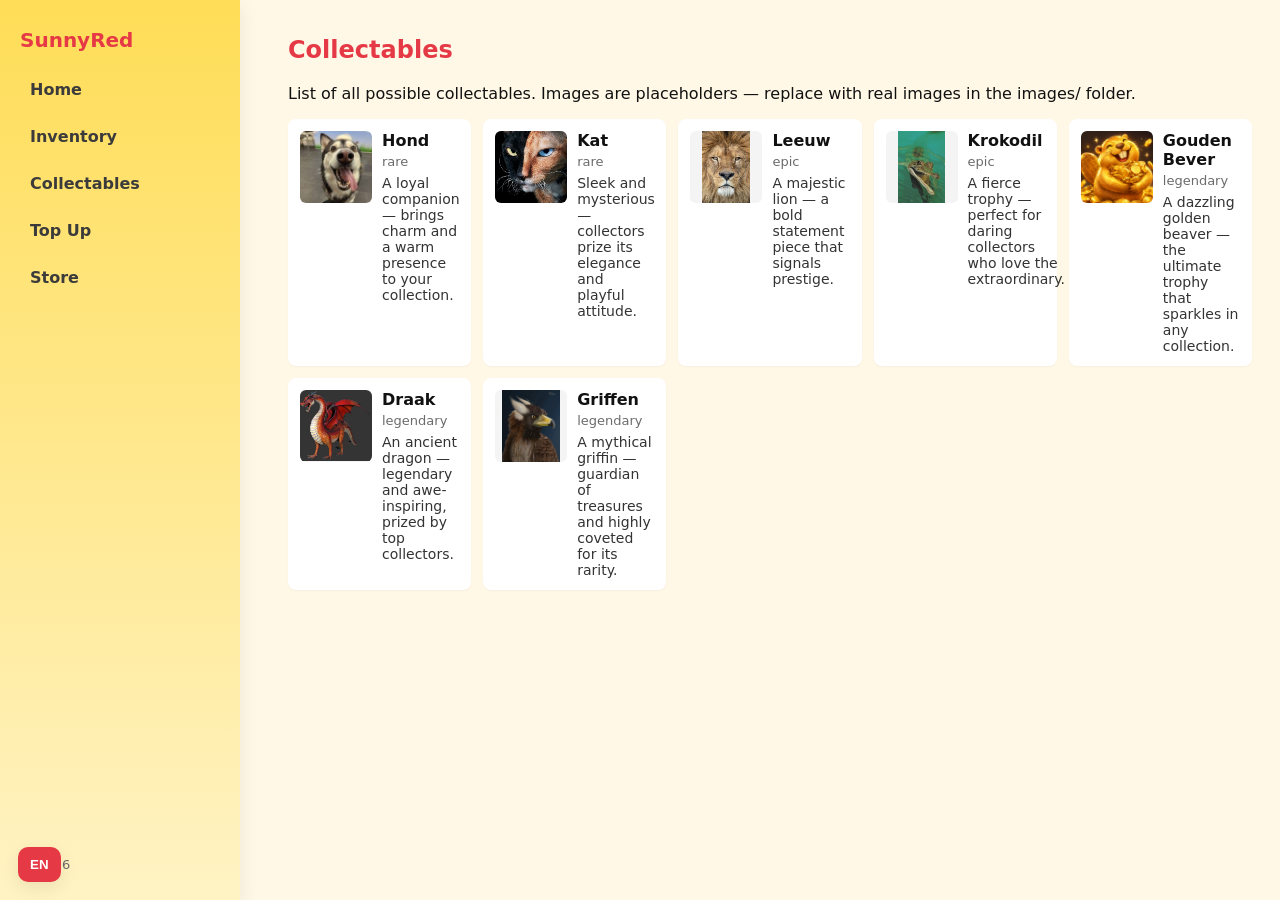
==== collectables.html @ 1e2c886c "sell button collectables page" ====
<!doctype html>
<html lang="en">
  <head>
  <meta charset="utf-8" />
  <meta name="viewport" content="width=device-width, initial-scale=1" />
  <title>Collectables</title>
  <link rel="stylesheet" href="styles.css">
  <link rel="stylesheet" href="collectables.css">
</head>
<body>
  <aside class="sidebar" id="sidebar">
    <div class="brand">SunnyRed</div>
    <nav>
      <a href="home.html" data-i18n="nav.home">Home</a>
      <a href="inventory.html" data-i18n="nav.inventory">Inventory</a>
      <a href="collectables.html">Collectables</a>
      <a href="topup.html" data-i18n="nav.topup">Top Up</a>
      <a href="store.html" data-i18n="nav.store">Store</a>
    </nav>
    <div class="sidebar-footer">© 2026</div>
  </aside>

  <header class="mobile-header">
    <button id="hamburger" aria-label="Open menu">☰</button>
    <div class="brand">SunnyRed</div>
  </header>

  <main class="content">
    <section id="collectables" class="page active">
      <h1 data-i18n="collectables.title">Collectables</h1>
      <p data-i18n="collectables.desc">List of all possible collectables. Images are placeholders — replace with real images in the `images/` folder.</p>
      <div class="collectables-grid" id="collectablesGrid"></div>
    </section>
  </main>

  <button id="langToggle" class="lang-toggle">EN</button>
  <script src="script.js"></script>
</body>
</html>
---- styles.css ----
:root{
  --bg: #fff8e6;
  --accent: #ffdd57;
  --red: #e63946;
  --muted: #6b6b6b;
  --card: #fff;
  --shadow: 0 6px 18px rgba(0,0,0,0.08);
  --radius: 12px;
}
*{box-sizing:border-box}
body{margin:0;font-family:Inter, system-ui, Arial, sans-serif;background:var(--bg);color:#111}

.sidebar{
  position:fixed;left:0;top:0;bottom:0;width:240px;padding:28px 20px;background:linear-gradient(180deg,var(--accent),#fff3c4);box-shadow:var(--shadow);display:flex;flex-direction:column;gap:18px}
.sidebar .brand{font-weight:800;color:var(--red);font-size:20px}
  *{box-sizing:border-box}
.sidebar nav{display:flex;flex-direction:column;gap:8px}
.sidebar a{display:block;padding:10px;border-radius:10px;color:#3b3b3b;text-decoration:none;font-weight:600}
.sidebar a.active, .sidebar a:hover{background:rgba(230,57,70,0.12);color:var(--red)}
.sidebar-footer{margin-top:auto;color:var(--muted);font-size:13px}

.mobile-header{display:none;position:fixed;left:0;right:0;top:0;height:60px;background:linear-gradient(90deg,var(--accent),#fff3b8);align-items:center;padding:0 12px;box-shadow:var(--shadow);z-index:30}
.mobile-header .brand{margin-left:12px;font-weight:800;color:var(--red)}
#hamburger{background:transparent;border:0;font-size:20px}

.content{margin-left:260px;padding:36px 28px;min-height:100vh}
.page{display:none}
.page.active{display:block}
h1{color:var(--red);margin-top:0}

.cards{display:flex;gap:16px;margin-top:18px}
.card{background:var(--card);padding:16px;border-radius:var(--radius);box-shadow:var(--shadow);flex:1}

.inventory-grid{display:grid;grid-template-columns:repeat(4,1fr);gap:16px;margin-top:18px}
.inventory-item{background:linear-gradient(180deg,#fff,#fff7ef);padding:12px;border-radius:10px;box-shadow:var(--shadow);display:flex;flex-direction:column;gap:8px}
.inventory-item h4{margin:0;color:#222}
.inventory-item .price{color:var(--red);font-weight:700}

.topup-form{max-width:360px;display:flex;flex-direction:column;gap:10px}
.topup-form input,.topup-form select{padding:10px;border-radius:10px;border:1px solid #eee}
.btn{background:var(--red);color:#fff;padding:10px;border-radius:10px;border:0;font-weight:700}
.notice{color:var(--muted);font-size:14px}

.coin-box{position:fixed;right:18px;top:18px;background:linear-gradient(180deg,#fff,#fff8e8);padding:10px 14px;border-radius:12px;box-shadow:var(--shadow);z-index:60}
.coin-amount{font-weight:800;color:var(--red)}

/* Key box positioned under the coin box */
.key-box{position:fixed;right:18px;top:72px;background:linear-gradient(180deg,#fff,#fff8f0);padding:8px 12px;border-radius:12px;box-shadow:var(--shadow);z-index:60;display:flex;flex-direction:column;gap:6px;align-items:flex-start}
.key-box .key-label{font-size:13px;color:var(--muted)}
.key-box .key-amount{font-weight:800;color:#0b74a8}
.key-box .btn{padding:6px 10px;font-size:13px}

.wheel-wrap{display:flex;flex-direction:column;align-items:center;gap:10px;margin:18px 0}
.wheel{width:220px;height:220px;border-radius:50%;background:conic-gradient(#ffe9a8 0deg 120deg,#ffd1b0 120deg 240deg,#ffd8d8 240deg 360deg);display:flex;align-items:center;justify-content:center;position:relative;transition:transform 3s cubic-bezier(.2,.9,.2,1)}
.wheel:after{content:'';position:absolute;top:-14px;left:50%;transform:translateX(-50%);width:0;height:0;border-left:10px solid transparent;border-right:10px solid transparent;border-bottom:14px solid var(--red)}
.wheel-center{width:84px;height:84px;border-radius:50%;background:var(--red);color:#fff;display:flex;align-items:center;justify-content:center;font-weight:900}

.reward-popup{position:fixed;right:18px;bottom:18px;background:#fff;padding:12px 16px;border-radius:10px;box-shadow:var(--shadow);border-left:6px solid var(--red);z-index:80;min-width:220px}

.store-grid{display:flex;gap:16px}

.modal[aria-hidden="true"]{display:none}
.modal-panel{background:linear-gradient(180deg,#fff,#fffaf0);padding:20px;border-radius:12px;box-shadow:var(--shadow);width:320px;position:relative}
.modal-close{position:absolute;right:10px;top:6px;border:0;background:transparent;font-size:22px}
.payment-actions{display:flex;gap:8px;margin-top:12px}
.processing{margin-top:8px;color:var(--muted);display:none}
.processing[aria-hidden="false"]{display:block}

.reward-modal{position:fixed;inset:0;display:flex;align-items:center;justify-content:center;background:rgba(0,0,0,0.6);z-index:130}
.reward-modal.hidden{display:none}
.reward-content{background:linear-gradient(135deg,#fff7e6,#fff3f3);padding:26px;border-radius:16px;box-shadow:0 20px 50px rgba(0,0,0,0.35);min-width:360px;max-width:90%;text-align:center;animation:popin .35s ease}
.reward-content h2{margin:0 0 8px 0;color:var(--red);font-size:28px}
.modal-close.big{position:absolute;top:10px;right:14px;background:#fff;border-radius:50%;width:36px;height:36px;display:flex;align-items:center;justify-content:center;box-shadow:var(--shadow)}

@keyframes popin{from{transform:scale(.8);opacity:0}to{transform:scale(1);opacity:1}}
@media (max-width:900px){
  .inventory-grid{grid-template-columns:repeat(3,1fr)}
}
@media (max-width:700px){
  .sidebar.open{transform:translateX(0)}
  .mobile-header{display:flex}
  .content{margin-left:0;padding-top:76px}
  .inventory-grid{grid-template-columns:repeat(2,1fr)}
  .coin-box{right:12px;top:72px}
  .key-box{right:12px;top:128px}
}
.lang-toggle{position:fixed;left:18px;bottom:18px;background:var(--red);color:#fff;border:0;padding:10px 12px;border-radius:10px;box-shadow:var(--shadow);z-index:90;font-weight:700}

@media (max-width:420px){
  .inventory-grid{grid-template-columns:repeat(1,1fr)}
}
---- collectables.css ----
.collectables-grid{ display:grid; grid-template-columns:repeat(auto-fit,minmax(180px,1fr)); gap:12px; }
.collectable-card{ background:var(--panel,#fff); padding:12px; border-radius:8px; box-shadow:0 1px 2px rgba(0,0,0,0.04); display:flex; gap:10px; align-items:flex-start; }
.collectable-card .thumb{ width:72px; height:72px; flex:0 0 72px; border-radius:6px; overflow:hidden; background:#f4f4f4; display:flex; align-items:center; justify-content:center; }
.collectable-card .thumb img{ max-width:100%; max-height:100%; object-fit:cover; }
.collectable-card .info h4{ margin:0 0 4px 0; }
.collectable-card .info .muted{ color:var(--muted); font-size:13px; }
.collectable-card .info .desc{ margin:6px 0 0 0; font-size:14px; color:var(--text,#333); }
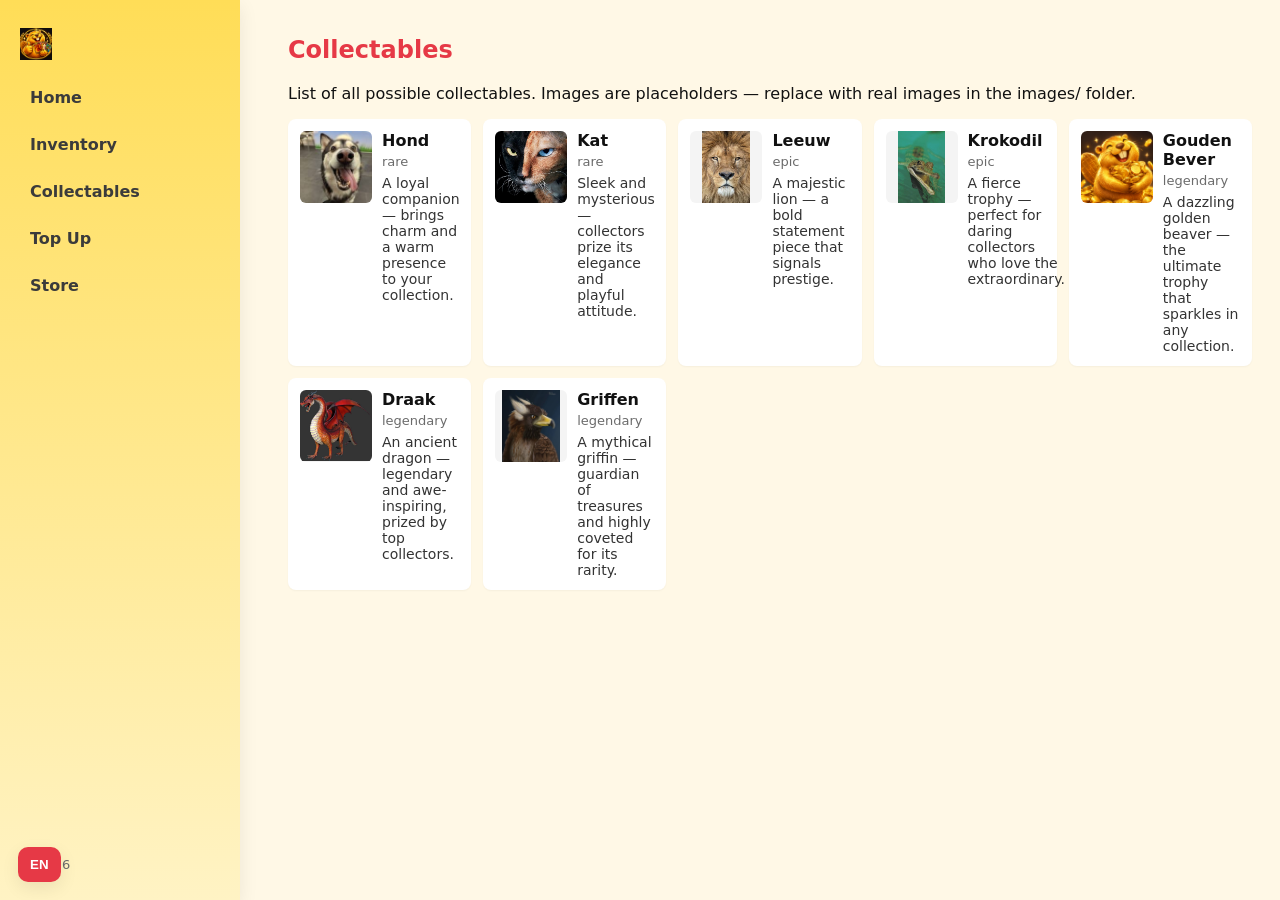
==== commit 027cb388: "logo" ====
--- a/collectables.html
+++ b/collectables.html
@@ -4,12 +4,13 @@
   <meta charset="utf-8" />
   <meta name="viewport" content="width=device-width, initial-scale=1" />
   <title>Collectables</title>
+  <link rel="icon" href="log.png">
   <link rel="stylesheet" href="styles.css">
   <link rel="stylesheet" href="collectables.css">
 </head>
 <body>
   <aside class="sidebar" id="sidebar">
-    <div class="brand">SunnyRed</div>
+    <div class="brand"><img src="log.png" alt="SunnyRed" class="site-logo"></div>
     <nav>
       <a href="home.html" data-i18n="nav.home">Home</a>
       <a href="inventory.html" data-i18n="nav.inventory">Inventory</a>
@@ -22,7 +23,7 @@
 
   <header class="mobile-header">
     <button id="hamburger" aria-label="Open menu">☰</button>
-    <div class="brand">SunnyRed</div>
+    <div class="brand"><img src="log.png" alt="SunnyRed" class="site-logo"></div>
   </header>
 
   <main class="content">
--- a/styles.css
+++ b/styles.css
@@ -13,6 +13,8 @@
 .sidebar{
   position:fixed;left:0;top:0;bottom:0;width:240px;padding:28px 20px;background:linear-gradient(180deg,var(--accent),#fff3c4);box-shadow:var(--shadow);display:flex;flex-direction:column;gap:18px}
 .sidebar .brand{font-weight:800;color:var(--red);font-size:20px}
+/* Site logo image when present */
+.site-logo{height:32px;display:block}
   *{box-sizing:border-box}
 .sidebar nav{display:flex;flex-direction:column;gap:8px}
 .sidebar a{display:block;padding:10px;border-radius:10px;color:#3b3b3b;text-decoration:none;font-weight:600}
